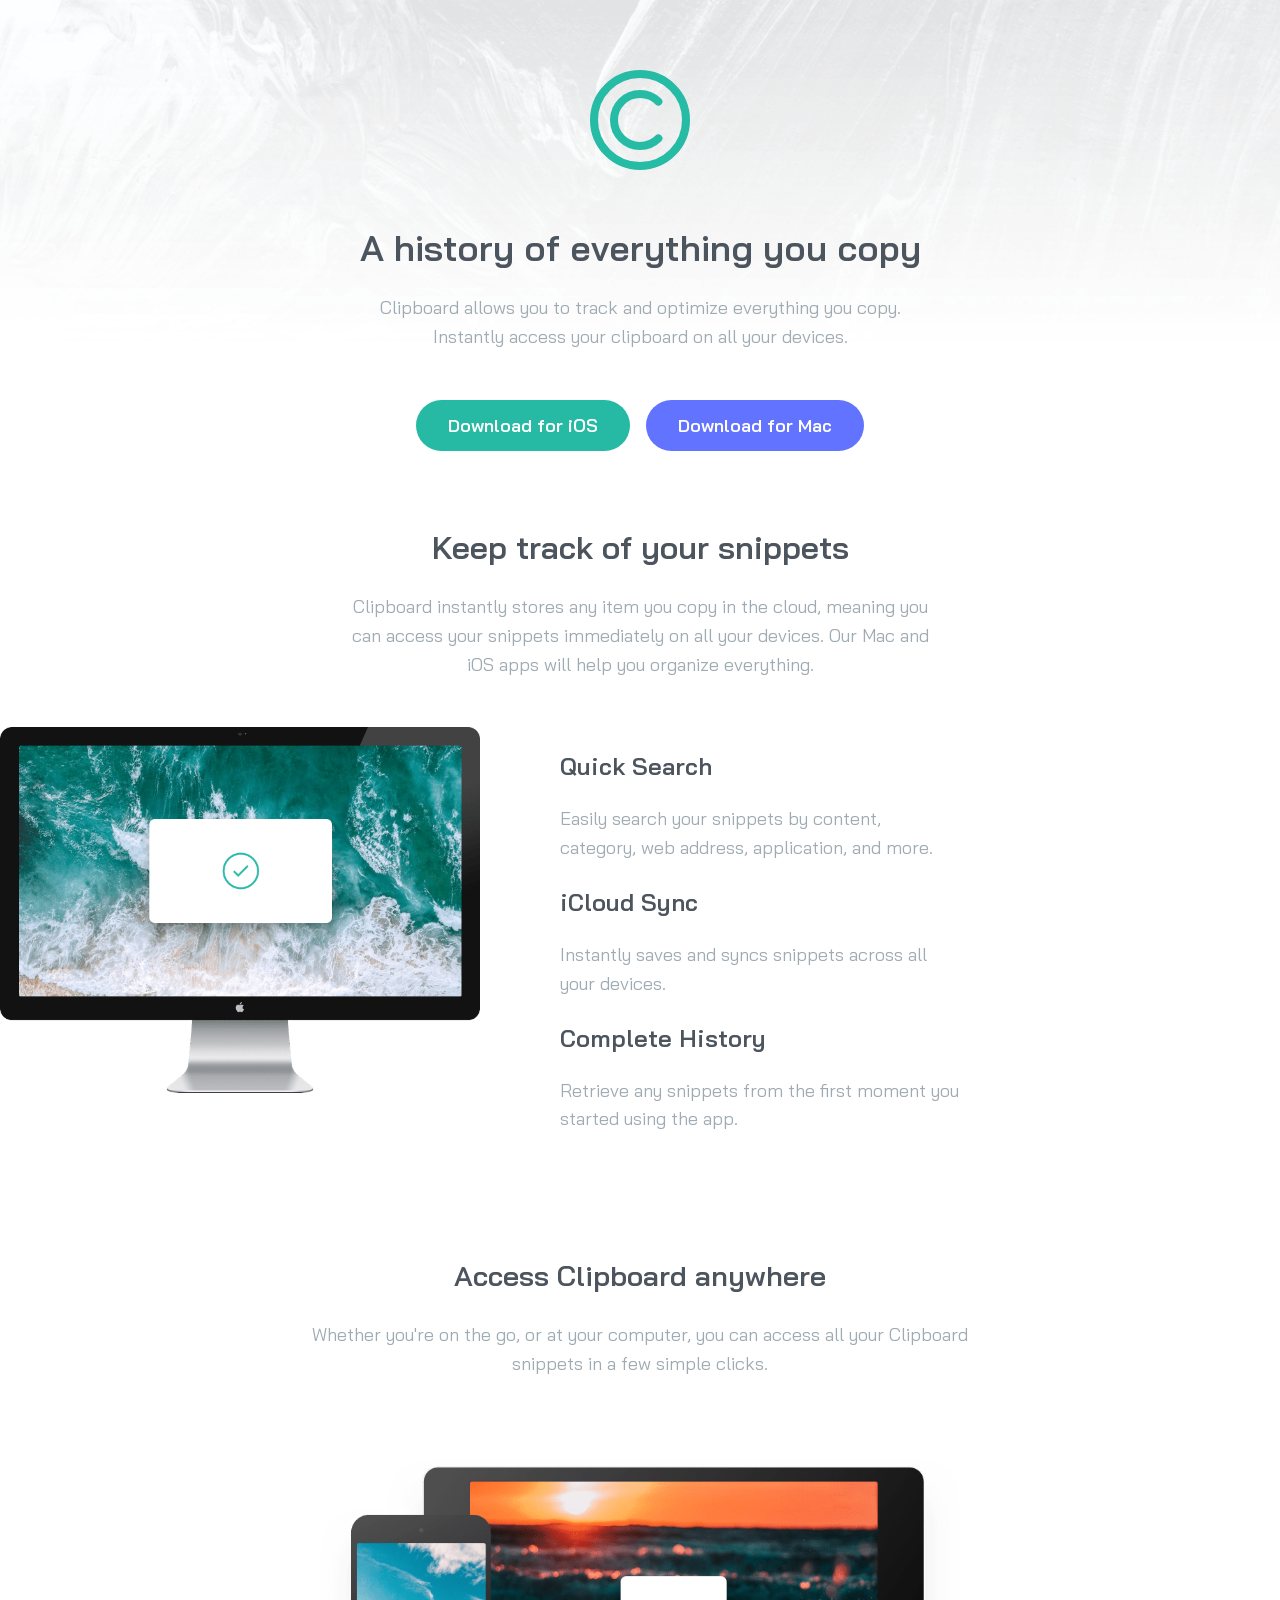
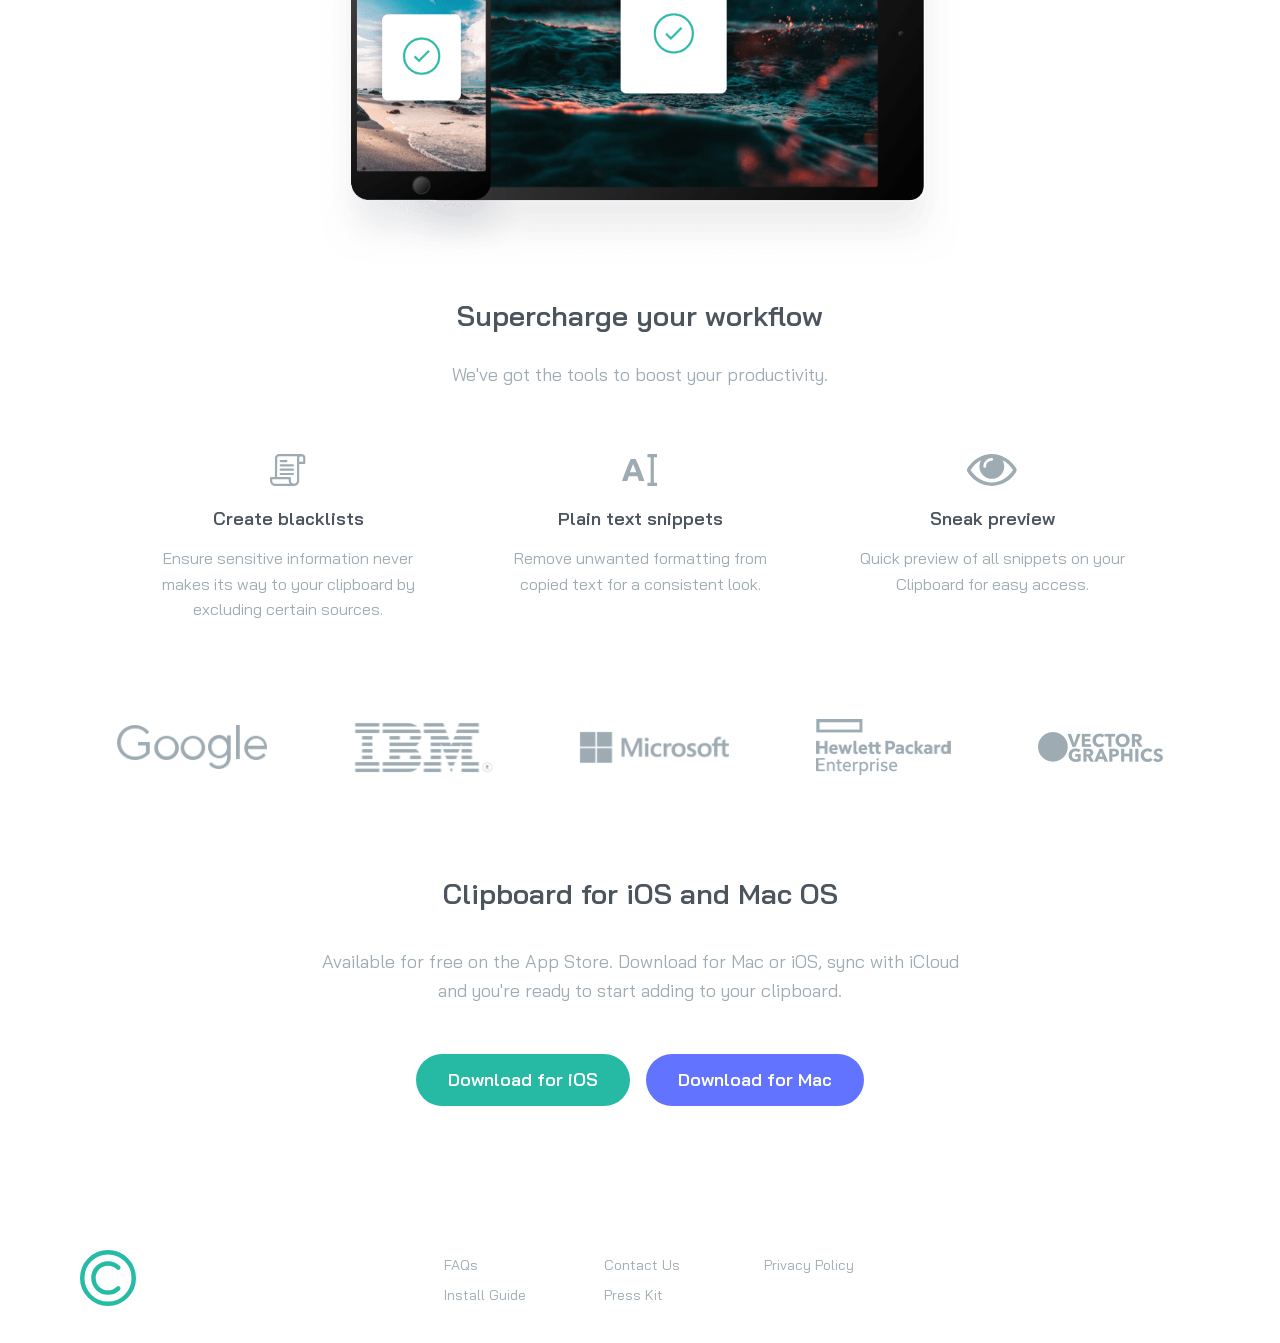
==== index.html @ ff90f0a5 "flatten repo structure" ====
<!doctype html>
<html lang="en">
  <head>
    <meta charset="UTF-8" />
    <meta name="viewport" content="width=device-width, initial-scale=1.0" />

    <link
      rel="icon"
      type="image/png"
      sizes="32x32"
      href="./images/favicon-32x32.png"
    />

    <link rel="stylesheet" href="/styles.css" />

    <link rel="preconnect" href="https://fonts.googleapis.com" />
    <link rel="preconnect" href="https://fonts.gstatic.com" crossorigin />

    <link
      href="https://fonts.googleapis.com/css2?family=Bai+Jamjuree:wght@400;600&display=swap"
      rel="stylesheet"
    />

    <title>Frontend Mentor | Clipboard landing page</title>
  </head>

  <body>
    <header class="hero">
      <img class="hero-bg" src="./images/bg-header-desktop.png" alt="" />

      <div class="hero-content">
        <img class="logo" src="./images/logo.svg" alt="Clipboard logo" />

        <h1>A history of everything you copy</h1>

        <p>
          Clipboard allows you to track and optimize everything you copy.
          Instantly access your clipboard on all your devices.
        </p>
      </div>

      <div class="button">
        <button type="button">Download for iOS</button>
        <button type="button">Download for Mac</button>
      </div>
    </header>

    <main>
      <section class="section-title">
        <h2>Keep track of your snippets</h2>

        <p>
          Clipboard instantly stores any item you copy in the cloud, meaning you
          can access your snippets immediately on all your devices. Our Mac and
          iOS apps will help you organize everything.
        </p>
      </section>

      <section class="features">
        <div>
          <img
            src="./images/image-computer.png"
            alt="Computer displaying the Clipboard app"
          />
        </div>

        <div>
          <h3>Quick Search</h3>

          <p>
            Easily search your snippets by content, category, web address,
            application, and more.
          </p>

          <h3>iCloud Sync</h3>

          <p>Instantly saves and syncs snippets across all your devices.</p>

          <h3>Complete History</h3>

          <p>
            Retrieve any snippets from the first moment you started using the
            app.
          </p>
        </div>
      </section>

      <section class="snippets">
        <div>
          <h3>Access Clipboard anywhere</h3>

          <p>
            Whether you're on the go, or at your computer, you can access all
            your Clipboard snippets in a few simple clicks.
          </p>
        </div>

        <div>
          <img
            src="./images/image-devices.png"
            alt="Devices displaying the Clipboard app"
          />
        </div>

        <div>
          <h3>Supercharge your workflow</h3>

          <p>We've got the tools to boost your productivity.</p>
        </div>
      </section>

      <section class="tools">
        <div>
          <img src="./images/icon-blacklist.svg" alt="blacklist" />

          <h5>Create blacklists</h5>

          <p>
            Ensure sensitive information never makes its way to your clipboard
            by excluding certain sources.
          </p>
        </div>

        <div>
          <img src="./images/icon-text.svg" alt="Plain text" />

          <h5>Plain text snippets</h5>

          <p>
            Remove unwanted formatting from copied text for a consistent look.
          </p>
        </div>

        <div>
          <img src="./images/icon-preview.svg" alt="Preview" />

          <h5>Sneak preview</h5>

          <p>
            Quick preview of all snippets on your Clipboard for easy access.
          </p>
        </div>
      </section>

      <section class="companies">
        <div>
          <img src="./images/logo-google.png" alt="Google" />
        </div>

        <div>
          <img src="./images/logo-ibm.png" alt="IBM" />
        </div>

        <div>
          <img src="./images/logo-microsoft.png" alt="Microsoft" />
        </div>

        <div>
          <img src="./images/logo-hp.png" alt="HP" />
        </div>

        <div>
          <img src="./images/logo-vector-graphics.png" alt="Vector Graphics" />
        </div>
      </section>

      <section class="download">
        <div>
          <h4>Clipboard for iOS and Mac OS</h4>

          <p>
            Available for free on the App Store. Download for Mac or iOS, sync
            with iCloud and you're ready to start adding to your clipboard.
          </p>
        </div>

        <div class="button">
          <button type="button">Download for iOS</button>
          <button type="button">Download for Mac</button>
        </div>
      </section>
    </main>

    <footer>
      <div>
        <img src="./images/logo.svg" alt="Clipboard logo" />
      </div>

      <div>
        <p>FAQs</p>
        <p>Contact Us</p>
        <p>Privacy Policy</p>
        <p>Install Guide</p>
        <p>Press Kit</p>
      </div>

      <div class="socials">
        <!-- Add your social icons here -->
      </div>
    </footer>
  </body>
</html>
---- styles.css ----
:root {
  --Green: hsl(171, 66%, 44%);
  --Blue: hsl(233, 100%, 69%);
  --Gray-dark: hsl(210, 10%, 33%);
  --Gray-light: hsl(201, 11%, 66%);
}

* {
  box-sizing: border-box;
}

body {
  font-family: "Bai Jamjuree", sans-serif;
  font-size: 1.125rem;
  font-weight: 400;
  margin: 0;
  padding: 0;
  overflow-x: hidden;
  color: var(--Gray-dark);

  h1,
  h2,
  h3,
  h4,
  h5 {
    font-weight: 600;
  }

  p {
    color: var(--Gray-light);
    line-height: 1.6;
  }
}

/* HERO */

.hero {
  position: relative;
  text-align: center;
  min-height: 31.25rem;
  overflow: hidden;

  .hero-bg {
    position: absolute;
    top: 0;
    left: 0;
    width: 100%;
    height: 21.875rem;
    object-fit: cover;
    object-position: top center;
    z-index: 0;
  }

  .hero-content {
    position: relative;
    z-index: 1;
    padding-top: 4.375rem;

    .logo {
      width: 6.25rem;
    }

    h1 {
      margin-top: 3.125rem;
      font-size: 2.25rem;
    }

    p {
      max-width: 33rem;
      margin: 0 auto;
    }
  }

  .button {
    display: flex;
    justify-content: center;
    gap: 1rem;
    margin-top: 3rem;

    button {
      border: none;
      padding: 0.9rem 2rem;
      border-radius: 2rem;
      color: white;
      font-family: "Bai Jamjuree", sans-serif;
      font-size: 1.125rem;
      font-weight: 600;
      cursor: pointer;

      &:first-child {
        background-color: var(--Green);
      }

      &:last-child {
        background-color: var(--Blue);
      }
    }
  }
}

/* SECTION TITLE */

.section-title {
  text-align: center;
  margin-bottom: 3rem;

  h2 {
    font-size: 2rem;
  }

  p {
    max-width: 37rem;
    margin: 0 auto;
  }
}

/* FEATURES */

.features {
  display: flex;
  gap: 5rem;
  margin-bottom: 5rem;

  img {
    max-width: 30rem;
  }

  h3 {
    font-size: 1.5rem;
  }

  p {
    max-width: 25rem;
    margin: 0 auto;
  }
}

/* SNIPPETS */

.snippets {
  display: grid;
  grid-template-rows: auto;
  justify-content: center;
  margin-top: 6rem;
  text-align: center;

  h3 {
    font-size: 1.75rem;
  }

  img {
    max-width: 40rem;
    margin-top: 5rem;
  }

  p {
    max-width: 45rem;
    align-items: center;
    margin: 0 auto;
  }
}

/* TOOLS */

.tools {
  display: flex;
  justify-content: center;
  gap: 4rem;
  text-align: center;
  margin-top: 4rem;

  > div {
    width: 18rem;

    img {
      height: 2rem;
      margin-bottom: 1rem;
    }

    h5 {
      font-size: 1.125rem;
      margin: 0 0 1rem;
    }

    p {
      font-size: 1rem;
      margin: 0;
    }
  }
}

/* COMPANIES */

.companies {
  display: flex;
  justify-content: space-around;
  align-items: center;
  gap: 2rem;
  max-width: 68.75rem;
  margin: 6rem auto;

  img {
    max-width: 9.375rem;
    height: auto;
  }
}

/* DOWNLOAD */

.download {
  text-align: center;

  h4 {
    font-size: 1.75rem;
  }

  p {
    max-width: 40rem;
    margin: 0 auto;
  }

  .button {
    display: flex;
    justify-content: center;
    gap: 1rem;
    margin-top: 3rem;

    button {
      border: none;
      padding: 0.9rem 2rem;
      border-radius: 2rem;
      color: white;
      font-family: "Bai Jamjuree", sans-serif;
      font-size: 1.125rem;
      font-weight: 600;
      cursor: pointer;

      &:first-child {
        background-color: var(--Green);
      }

      &:last-child {
        background-color: var(--Blue);
      }
    }
  }
}

/* FOOTER */

footer {
  display: flex;
  align-items: center;
  justify-content: space-between;
  padding: 2rem 5rem;
  margin-top: 7rem;

  > div:first-child {
    img {
      width: 3.5rem;
    }
  }

  > div:nth-child(2) {
    display: grid;
    grid-template-columns: repeat(3, 8rem);
    column-gap: 2rem;
    row-gap: 0.5rem;

    p {
      margin: 0;
      font-size: 0.875rem;
    }
  }

  .socials {
    display: flex;
    gap: 1.5rem;
  }
}

/* TABLET 768px and below */

@media screen and (max-width: 48rem) {
  .hero {
    min-height: 35rem;

    .hero-bg {
      height: 20rem;
    }

    .hero-content {
      padding: 4rem 2rem 0;

      h1 {
        font-size: 2rem;
      }

      p {
        max-width: 35rem;
      }
    }
  }

  .features {
    flex-direction: column;
    align-items: center;
    gap: 3rem;
    padding: 0 2rem;
    text-align: center;

    img {
      max-width: 100%;
      width: 30rem;
    }

    p {
      margin: 0 auto;
    }
  }

  .snippets {
    padding: 0 2rem;

    img {
      max-width: 100%;
      margin-top: 3rem;
    }

    p {
      max-width: 40rem;
    }
  }

  .tools {
    flex-wrap: wrap;
    gap: 3rem;

    > div {
      width: 18rem;
    }
  }

  .companies {
    flex-wrap: wrap;
    gap: 3rem;
    padding: 0 2rem;
  }

  .download {
    padding: 0 2rem;
  }

  footer {
    padding: 2rem 3rem;

    > div:nth-child(2) {
      grid-template-columns: repeat(2, 8rem);
    }
  }
}

/* MOBILE 600px and below */

@media screen and (max-width: 37.5rem) {
  .hero {
    min-height: 42rem;

    .hero-bg {
      height: 25rem;
    }

    .hero-content {
      padding: 5rem 1.5rem 0;

      h1 {
        font-size: 1.75rem;
        margin-top: 2.5rem;
      }

      p {
        max-width: 30rem;
      }
    }

    .button {
      flex-direction: column;
      align-items: center;
      gap: 1rem;
      padding: 0 1.5rem;

      button {
        width: 100%;
        max-width: 22rem;
      }
    }
  }

  .section-title {
    padding: 0 1.5rem;

    h2 {
      font-size: 1.75rem;
    }
  }

  .features {
    padding: 0 1.5rem;
    gap: 3rem;

    img {
      width: 100%;
      max-width: 30rem;
    }

    h3 {
      font-size: 1.375rem;
    }
  }

  .snippets {
    padding: 0 1.5rem;

    h3 {
      font-size: 1.5rem;
    }

    img {
      width: 100%;
      max-width: 35rem;
      margin-top: 3rem;
    }
  }

  .tools {
    flex-direction: column;
    align-items: center;
    gap: 3rem;
    padding: 0 1.5rem;

    > div {
      width: 100%;
      max-width: 22rem;
    }
  }

  .companies {
    flex-direction: column;
    gap: 3.5rem;
    padding: 0 1.5rem;

    img {
      max-width: 8rem;
    }
  }

  .download {
    padding: 0 1.5rem;

    h4 {
      font-size: 1.5rem;
    }

    .button {
      flex-direction: column;
      align-items: center;

      button {
        width: 100%;
        max-width: 22rem;
      }
    }
  }

  footer {
    flex-direction: column;
    gap: 2rem;
    padding: 3rem 1.5rem;
    text-align: center;

    > div:nth-child(2) {
      grid-template-columns: 1fr;
      gap: 1rem;
    }

    .socials {
      gap: 1.5rem;
    }
  }
}
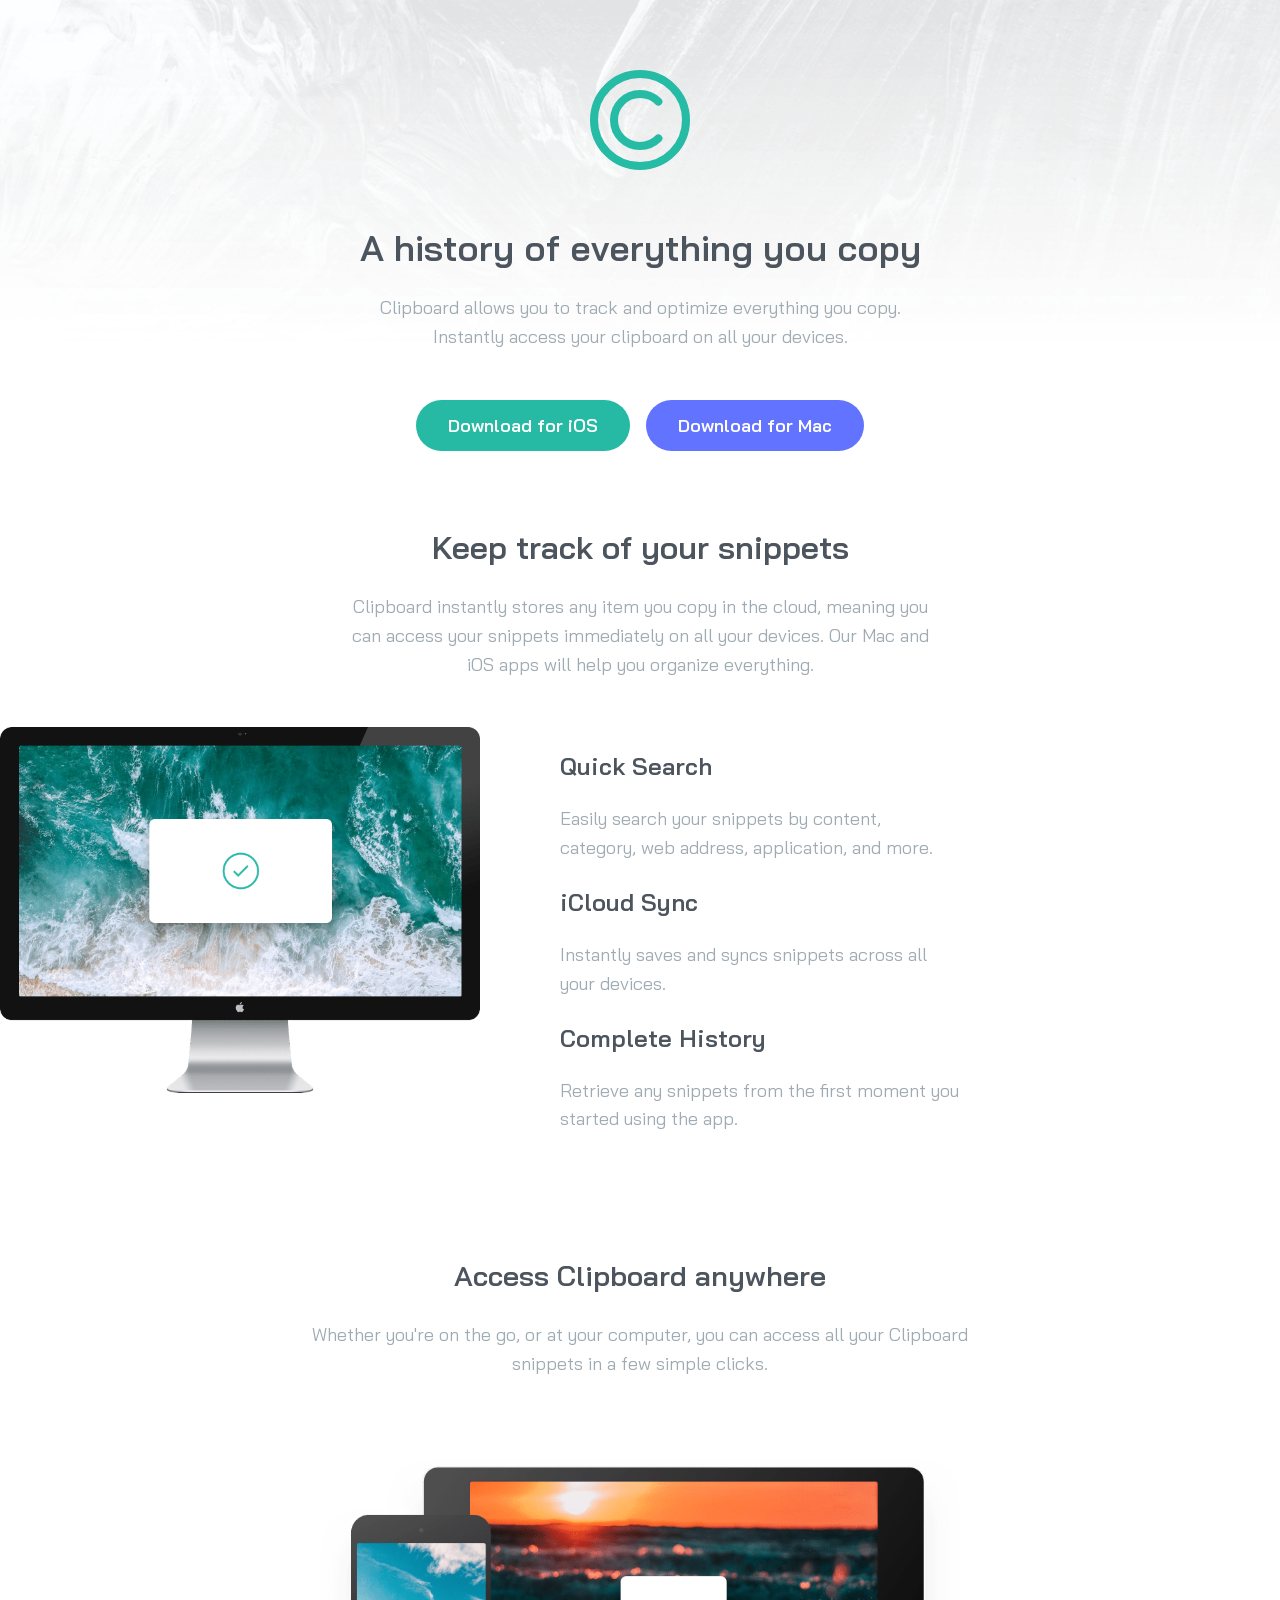
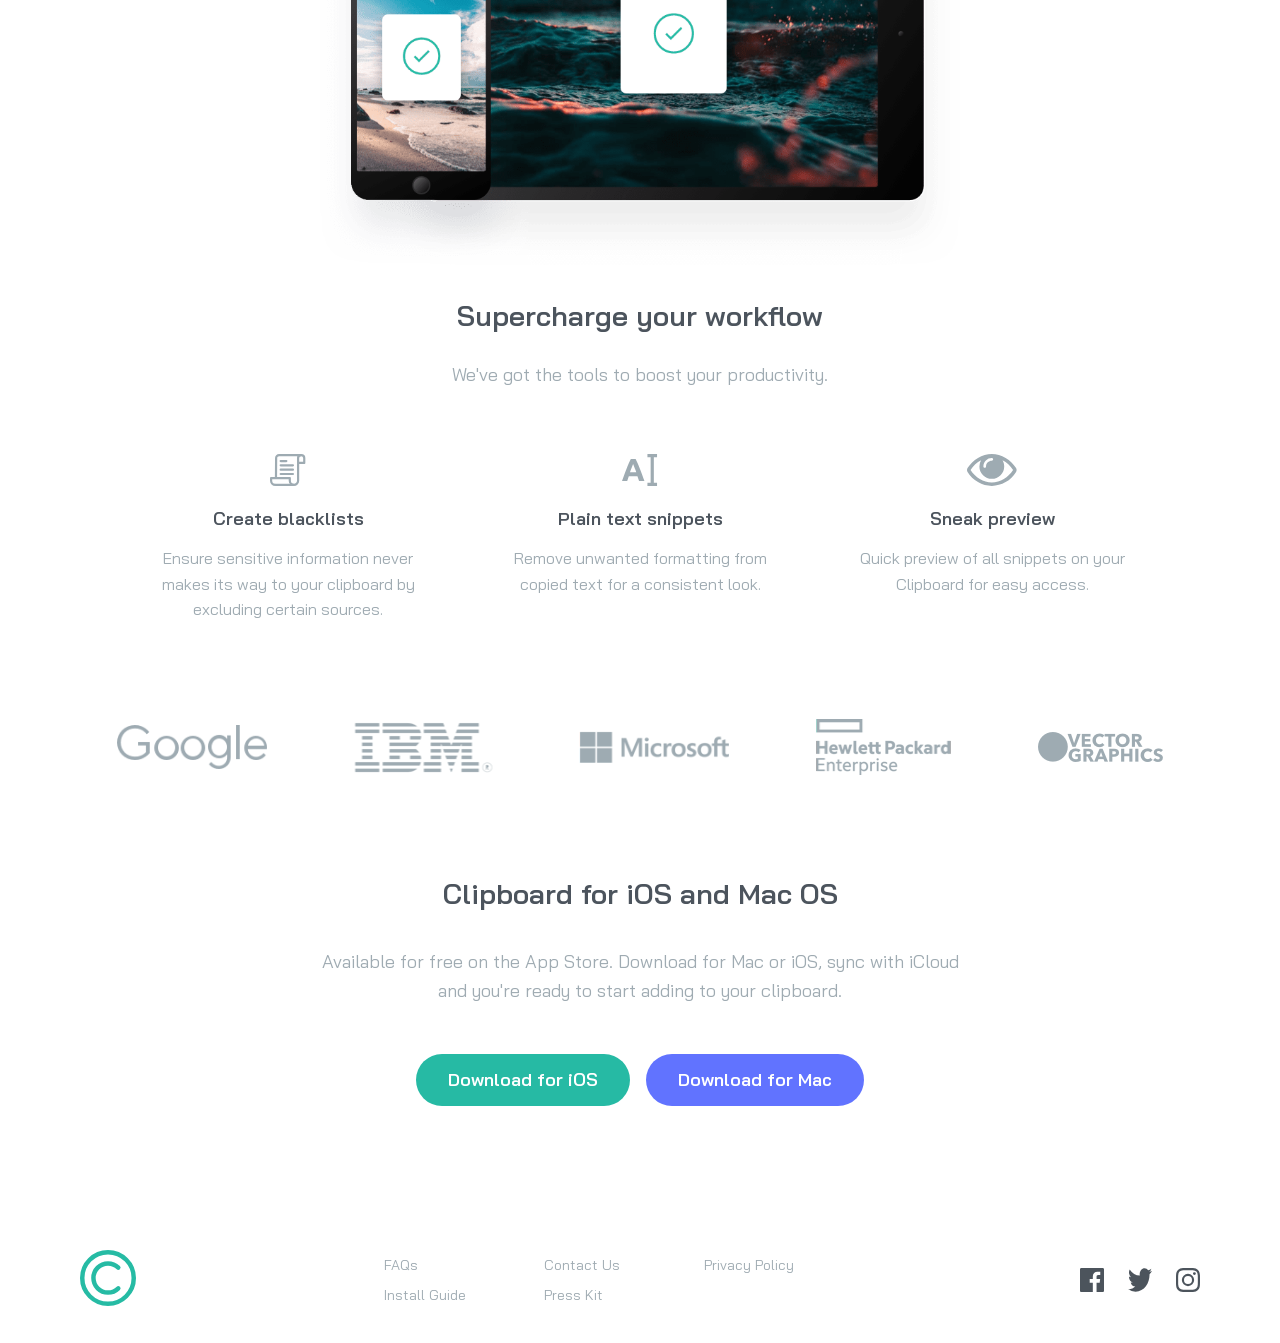
==== commit ca6f998d: "fix: move index.html to repo root to match asset paths" ====
--- a/index.html
+++ b/index.html
@@ -26,10 +26,10 @@
 
   <body>
     <header class="hero">
-      <img class="hero-bg" src="./images/bg-header-desktop.png" alt="" />
+      <img class="hero-bg" src="/images/bg-header-desktop.png" alt="bg img" />
 
       <div class="hero-content">
-        <img class="logo" src="./images/logo.svg" alt="Clipboard logo" />
+        <img class="logo" src="/images/logo.svg" alt="Clipboard logo" />
 
         <h1>A history of everything you copy</h1>
 
@@ -59,7 +59,7 @@
       <section class="features">
         <div>
           <img
-            src="./images/image-computer.png"
+            src="/images/image-computer.png"
             alt="Computer displaying the Clipboard app"
           />
         </div>
@@ -97,7 +97,7 @@
 
         <div>
           <img
-            src="./images/image-devices.png"
+            src="/images/image-devices.png"
             alt="Devices displaying the Clipboard app"
           />
         </div>
@@ -111,7 +111,7 @@
 
       <section class="tools">
         <div>
-          <img src="./images/icon-blacklist.svg" alt="blacklist" />
+          <img src="/images/icon-blacklist.svg" alt="blacklist" />
 
           <h5>Create blacklists</h5>
 
@@ -122,7 +122,7 @@
         </div>
 
         <div>
-          <img src="./images/icon-text.svg" alt="Plain text" />
+          <img src="/images/icon-text.svg" alt="Plain text" />
 
           <h5>Plain text snippets</h5>
 
@@ -132,7 +132,7 @@
         </div>
 
         <div>
-          <img src="./images/icon-preview.svg" alt="Preview" />
+          <img src="/images/icon-preview.svg" alt="Preview" />
 
           <h5>Sneak preview</h5>
 
@@ -144,23 +144,23 @@
 
       <section class="companies">
         <div>
-          <img src="./images/logo-google.png" alt="Google" />
-        </div>
-
-        <div>
-          <img src="./images/logo-ibm.png" alt="IBM" />
-        </div>
-
-        <div>
-          <img src="./images/logo-microsoft.png" alt="Microsoft" />
-        </div>
-
-        <div>
-          <img src="./images/logo-hp.png" alt="HP" />
-        </div>
-
-        <div>
-          <img src="./images/logo-vector-graphics.png" alt="Vector Graphics" />
+          <img src="/images/logo-google.png" alt="Google" />
+        </div>
+
+        <div>
+          <img src="/images/logo-ibm.png" alt="IBM" />
+        </div>
+
+        <div>
+          <img src="/images/logo-microsoft.png" alt="Microsoft" />
+        </div>
+
+        <div>
+          <img src="/images/logo-hp.png" alt="HP" />
+        </div>
+
+        <div>
+          <img src="/images/logo-vector-graphics.png" alt="Vector Graphics" />
         </div>
       </section>
 
@@ -183,7 +183,7 @@
 
     <footer>
       <div>
-        <img src="./images/logo.svg" alt="Clipboard logo" />
+        <img src="/images/logo.svg" alt="Clipboard logo" />
       </div>
 
       <div>
@@ -195,7 +195,9 @@
       </div>
 
       <div class="socials">
-        <!-- Add your social icons here -->
+        <img src="/images/icon-facebook.svg" alt="facebook" />
+        <img src="/images/icon-twitter.svg" alt="twitter" />
+        <img src="/images/icon-instagram.svg" alt="instagram" />
       </div>
     </footer>
   </body>
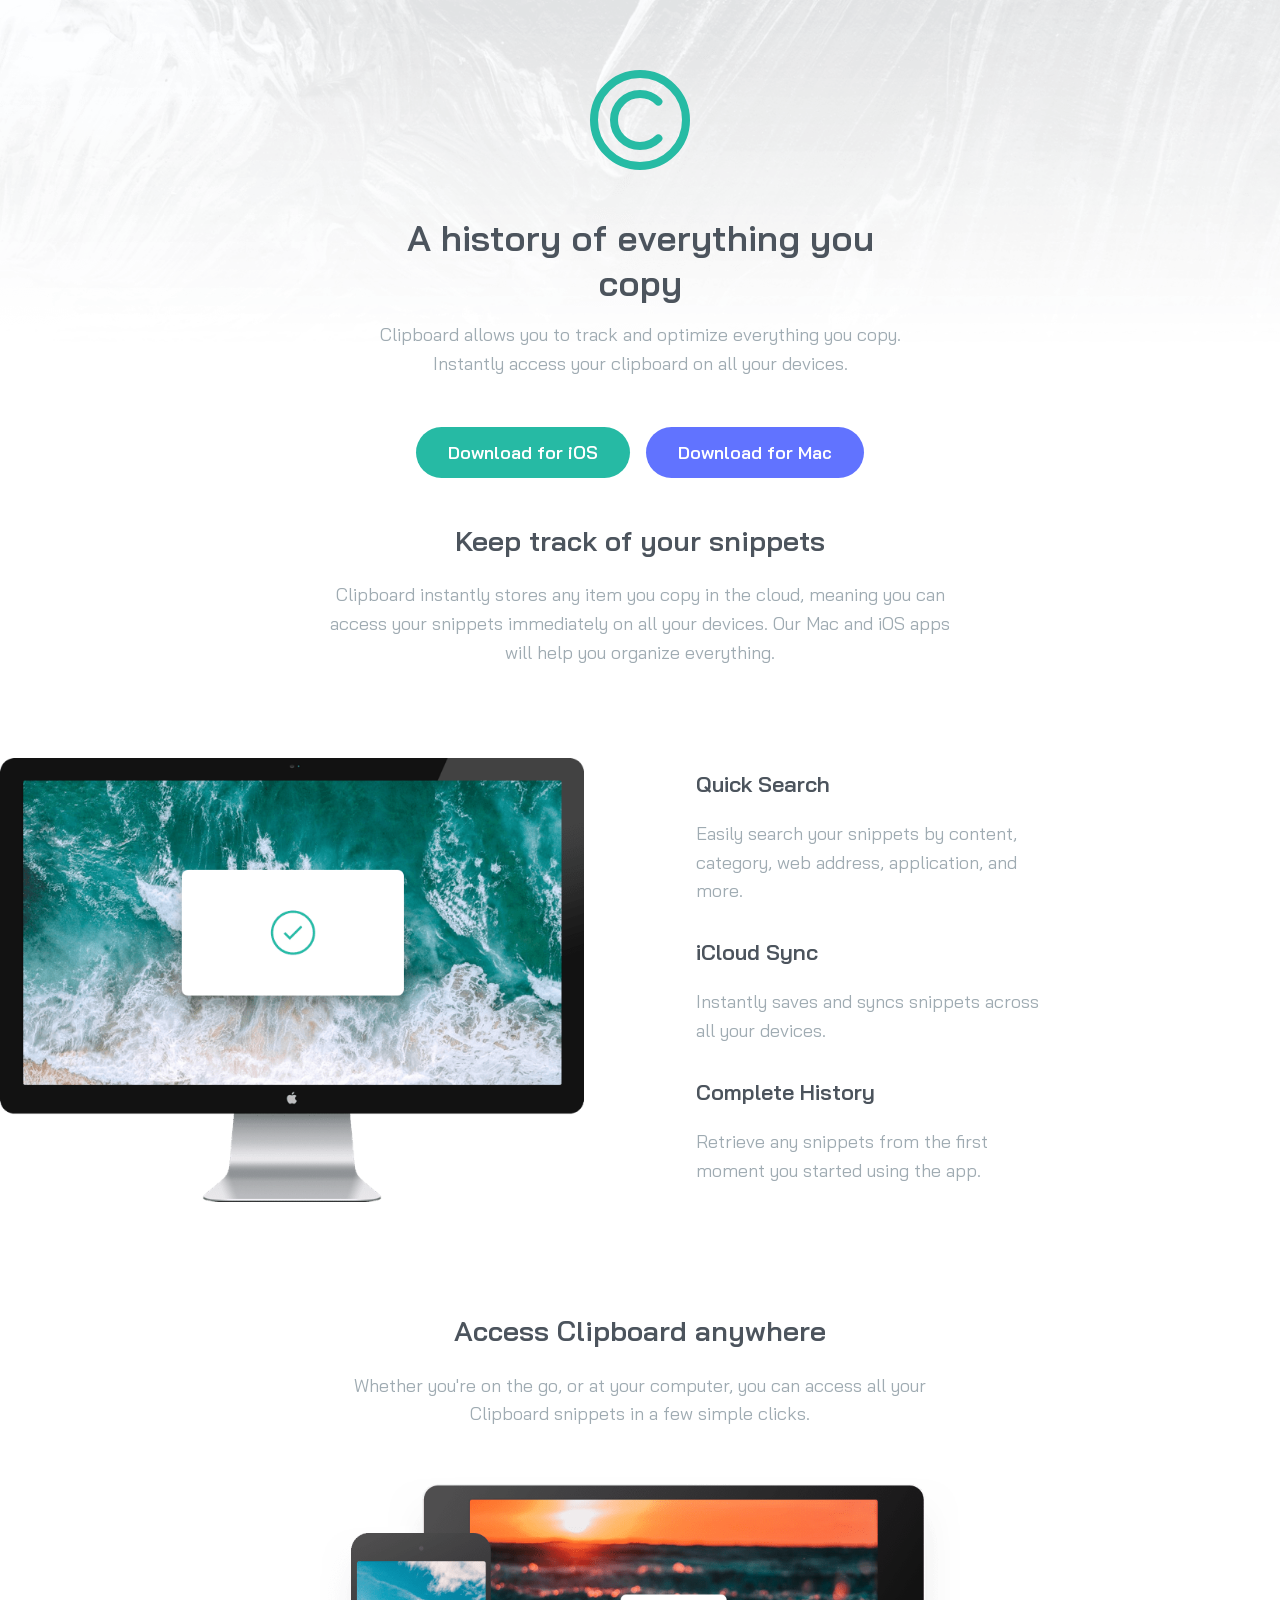
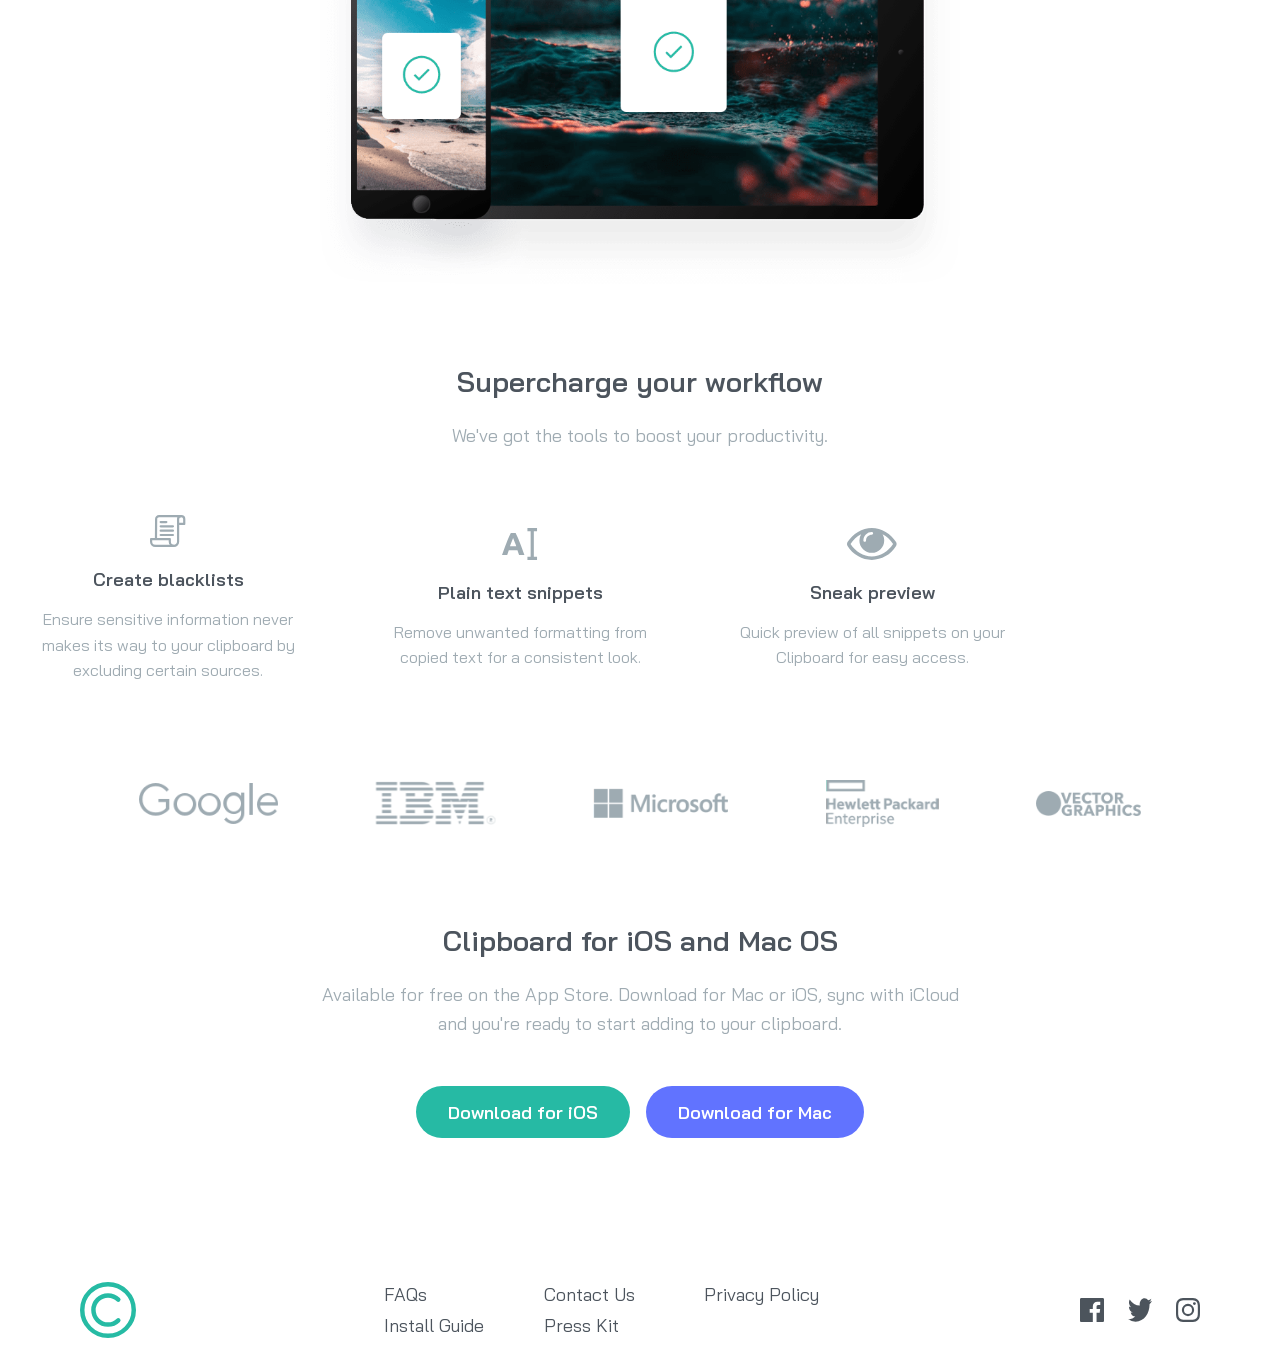
==== commit 1ca732a7: "update" ====
--- a/index.html
+++ b/index.html
@@ -11,8 +11,6 @@
       href="./images/favicon-32x32.png"
     />
 
-    <link rel="stylesheet" href="/styles.css" />
-
     <link rel="preconnect" href="https://fonts.googleapis.com" />
     <link rel="preconnect" href="https://fonts.gstatic.com" crossorigin />
 
@@ -21,15 +19,29 @@
       rel="stylesheet"
     />
 
+    <link rel="stylesheet" href="./styles.css" />
+
     <title>Frontend Mentor | Clipboard landing page</title>
   </head>
 
   <body>
     <header class="hero">
-      <img class="hero-bg" src="/images/bg-header-desktop.png" alt="bg img" />
+      <picture class="hero-bg">
+        <source
+          media="(min-width: 37.5rem)"
+          srcset="./images/bg-header-desktop.png"
+        />
+        <img src="./images/bg-header-mobile.png" alt="" />
+      </picture>
 
       <div class="hero-content">
-        <img class="logo" src="/images/logo.svg" alt="Clipboard logo" />
+        <img
+          class="logo"
+          src="./images/logo.svg"
+          alt="Clipboard"
+          width="125"
+          height="125"
+        />
 
         <h1>A history of everything you copy</h1>
 
@@ -40,8 +52,8 @@
       </div>
 
       <div class="button">
-        <button type="button">Download for iOS</button>
-        <button type="button">Download for Mac</button>
+        <a href="#" class="button-ios">Download for iOS</a>
+        <a href="#" class="button-mac">Download for Mac</a>
       </div>
     </header>
 
@@ -57,37 +69,47 @@
       </section>
 
       <section class="features">
-        <div>
-          <img
-            src="/images/image-computer.png"
+        <div class="features-image">
+          <img
+            src="./images/image-computer.png"
             alt="Computer displaying the Clipboard app"
-          />
-        </div>
-
-        <div>
-          <h3>Quick Search</h3>
-
-          <p>
-            Easily search your snippets by content, category, web address,
-            application, and more.
-          </p>
-
-          <h3>iCloud Sync</h3>
-
-          <p>Instantly saves and syncs snippets across all your devices.</p>
-
-          <h3>Complete History</h3>
-
-          <p>
-            Retrieve any snippets from the first moment you started using the
-            app.
-          </p>
+            width="752"
+            height="572"
+          />
+        </div>
+
+        <div class="features-content">
+          <div>
+            <h3>Quick Search</h3>
+
+            <p>
+              Easily search your snippets by content, category, web address,
+              application, and more.
+            </p>
+          </div>
+
+          <div>
+            <h3>iCloud Sync</h3>
+
+            <p>
+              Instantly saves and syncs snippets across all your devices.
+            </p>
+          </div>
+
+          <div>
+            <h3>Complete History</h3>
+
+            <p>
+              Retrieve any snippets from the first moment you started using the
+              app.
+            </p>
+          </div>
         </div>
       </section>
 
       <section class="snippets">
-        <div>
-          <h3>Access Clipboard anywhere</h3>
+        <div class="section-content">
+          <h2>Access Clipboard anywhere</h2>
 
           <p>
             Whether you're on the go, or at your computer, you can access all
@@ -95,15 +117,15 @@
           </p>
         </div>
 
-        <div>
-          <img
-            src="/images/image-devices.png"
-            alt="Devices displaying the Clipboard app"
-          />
-        </div>
-
-        <div>
-          <h3>Supercharge your workflow</h3>
+        <img
+          src="./images/image-devices.png"
+          alt="Devices displaying the Clipboard app"
+          width="905"
+          height="575"
+        />
+
+        <div class="section-content">
+          <h2>Supercharge your workflow</h2>
 
           <p>We've got the tools to boost your productivity.</p>
         </div>
@@ -111,9 +133,14 @@
 
       <section class="tools">
         <div>
-          <img src="/images/icon-blacklist.svg" alt="blacklist" />
-
-          <h5>Create blacklists</h5>
+          <img
+            src="./images/icon-blacklist.svg"
+            alt=""
+            width="44"
+            height="40"
+          />
+
+          <h3>Create blacklists</h3>
 
           <p>
             Ensure sensitive information never makes its way to your clipboard
@@ -122,9 +149,14 @@
         </div>
 
         <div>
-          <img src="/images/icon-text.svg" alt="Plain text" />
-
-          <h5>Plain text snippets</h5>
+          <img
+            src="./images/icon-text.svg"
+            alt=""
+            width="36"
+            height="32"
+          />
+
+          <h3>Plain text snippets</h3>
 
           <p>
             Remove unwanted formatting from copied text for a consistent look.
@@ -132,9 +164,14 @@
         </div>
 
         <div>
-          <img src="/images/icon-preview.svg" alt="Preview" />
-
-          <h5>Sneak preview</h5>
+          <img
+            src="./images/icon-preview.svg"
+            alt=""
+            width="50"
+            height="32"
+          />
+
+          <h3>Sneak preview</h3>
 
           <p>
             Quick preview of all snippets on your Clipboard for easy access.
@@ -143,30 +180,45 @@
       </section>
 
       <section class="companies">
-        <div>
-          <img src="/images/logo-google.png" alt="Google" />
-        </div>
-
-        <div>
-          <img src="/images/logo-ibm.png" alt="IBM" />
-        </div>
-
-        <div>
-          <img src="/images/logo-microsoft.png" alt="Microsoft" />
-        </div>
-
-        <div>
-          <img src="/images/logo-hp.png" alt="HP" />
-        </div>
-
-        <div>
-          <img src="/images/logo-vector-graphics.png" alt="Vector Graphics" />
-        </div>
+        <img
+          src="./images/logo-google.png"
+          alt="Google"
+          width="139"
+          height="50"
+        />
+
+        <img
+          src="./images/logo-ibm.png"
+          alt="IBM"
+          width="121"
+          height="50"
+        />
+
+        <img
+          src="./images/logo-microsoft.png"
+          alt="Microsoft"
+          width="135"
+          height="50"
+        />
+
+        <img
+          src="./images/logo-hp.png"
+          alt="HP"
+          width="113"
+          height="50"
+        />
+
+        <img
+          src="./images/logo-vector-graphics.png"
+          alt="Vector Graphics"
+          width="105"
+          height="50"
+        />
       </section>
 
       <section class="download">
-        <div>
-          <h4>Clipboard for iOS and Mac OS</h4>
+        <div class="section-content">
+          <h2>Clipboard for iOS and Mac OS</h2>
 
           <p>
             Available for free on the App Store. Download for Mac or iOS, sync
@@ -175,30 +227,59 @@
         </div>
 
         <div class="button">
-          <button type="button">Download for iOS</button>
-          <button type="button">Download for Mac</button>
+          <a href="#" class="button-ios">Download for iOS</a>
+          <a href="#" class="button-mac">Download for Mac</a>
         </div>
       </section>
     </main>
 
     <footer>
-      <div>
-        <img src="/images/logo.svg" alt="Clipboard logo" />
-      </div>
-
-      <div>
-        <p>FAQs</p>
-        <p>Contact Us</p>
-        <p>Privacy Policy</p>
-        <p>Install Guide</p>
-        <p>Press Kit</p>
-      </div>
-
-      <div class="socials">
-        <img src="/images/icon-facebook.svg" alt="facebook" />
-        <img src="/images/icon-twitter.svg" alt="twitter" />
-        <img src="/images/icon-instagram.svg" alt="instagram" />
-      </div>
+      <img
+        class="footer-logo"
+        src="./images/logo.svg"
+        alt="Clipboard"
+        width="55"
+        height="55"
+      />
+
+      <nav aria-label="Footer">
+        <ul class="footer-links">
+          <li><a href="#">FAQs</a></li>
+          <li><a href="#">Contact Us</a></li>
+          <li><a href="#">Privacy Policy</a></li>
+          <li><a href="#">Install Guide</a></li>
+          <li><a href="#">Press Kit</a></li>
+        </ul>
+      </nav>
+
+      <nav class="socials" aria-label="Social media">
+        <a href="#" aria-label="Facebook">
+          <img
+            src="./images/icon-facebook.svg"
+            alt="Facebook"
+            width="24"
+            height="24"
+          />
+        </a>
+
+        <a href="#" aria-label="Twitter">
+          <img
+            src="./images/icon-twitter.svg"
+            alt="twitter"
+            width="24"
+            height="24"
+          />
+        </a>
+
+        <a href="#" aria-label="Instagram">
+          <img
+            src="./images/icon-instagram.svg"
+            alt="Instagram"
+            width="24"
+            height="24"
+          />
+        </a>
+      </nav>
     </footer>
   </body>
-</html>
+</html>
--- a/styles.css
+++ b/styles.css
@@ -10,481 +10,404 @@
 }
 
 body {
+  margin: 0;
   font-family: "Bai Jamjuree", sans-serif;
   font-size: 1.125rem;
   font-weight: 400;
-  margin: 0;
-  padding: 0;
-  overflow-x: hidden;
   color: var(--Gray-dark);
-
-  h1,
-  h2,
-  h3,
-  h4,
-  h5 {
-    font-weight: 600;
-  }
-
-  p {
-    color: var(--Gray-light);
-    line-height: 1.6;
-  }
+}
+
+h1,
+h2,
+h3 {
+  font-weight: 600;
+}
+
+p {
+  color: var(--Gray-light);
+  line-height: 1.6;
 }
 
 /* HERO */
 
 .hero {
   position: relative;
-  text-align: center;
-  min-height: 31.25rem;
+  min-height: 42rem;
+  padding: 5rem 1.5rem 0;
   overflow: hidden;
-
-  .hero-bg {
-    position: absolute;
-    top: 0;
-    left: 0;
-    width: 100%;
-    height: 21.875rem;
-    object-fit: cover;
-    object-position: top center;
-    z-index: 0;
-  }
-
-  .hero-content {
-    position: relative;
-    z-index: 1;
-    padding-top: 4.375rem;
-
-    .logo {
-      width: 6.25rem;
-    }
-
-    h1 {
-      margin-top: 3.125rem;
-      font-size: 2.25rem;
-    }
-
-    p {
-      max-width: 33rem;
-      margin: 0 auto;
-    }
-  }
-
-  .button {
-    display: flex;
-    justify-content: center;
-    gap: 1rem;
-    margin-top: 3rem;
-
-    button {
-      border: none;
-      padding: 0.9rem 2rem;
-      border-radius: 2rem;
-      color: white;
-      font-family: "Bai Jamjuree", sans-serif;
-      font-size: 1.125rem;
-      font-weight: 600;
-      cursor: pointer;
-
-      &:first-child {
-        background-color: var(--Green);
-      }
-
-      &:last-child {
-        background-color: var(--Blue);
-      }
-    }
-  }
-}
-
-/* SECTION TITLE */
+  text-align: center;
+}
+
+.hero-bg {
+  position: absolute;
+  top: 0;
+  left: 0;
+  width: 100%;
+  height: 25rem;
+  z-index: -1;
+}
+
+.hero-bg img {
+  width: 100%;
+  height: 100%;
+  object-fit: cover;
+}
+
+.hero-content {
+  position: relative;
+}
+
+.logo {
+  width: 6.25rem;
+  height: auto;
+}
+
+.hero h1 {
+  max-width: 35rem;
+  margin: 2.5rem auto 0;
+  font-size: 1.75rem;
+}
+
+.hero p {
+  max-width: 33rem;
+  margin: 1rem auto 0;
+}
+
+/* BUTTONS */
+
+.button {
+  display: flex;
+  flex-direction: column;
+  align-items: center;
+  gap: 1rem;
+  margin-top: 3rem;
+}
+
+.button a {
+  display: block;
+  width: 100%;
+  max-width: 22rem;
+  padding: 0.9rem 2rem;
+  border-radius: 2rem;
+  color: white;
+  font-weight: 600;
+  text-decoration: none;
+  transition: background-color 150ms ease;
+}
+
+.button-ios {
+  background-color: var(--Green);
+}
+
+.button-mac {
+  background-color: var(--Blue);
+}
+
+.button-ios:hover {
+  background-color: hsl(171 66% 54%);
+}
+
+.button-mac:hover {
+  background-color: hsl(233 100% 76%);
+}
+
+/* GENERAL SECTIONS*/
+
+.section-title,
+.section-content {
+  text-align: center;
+}
 
 .section-title {
-  text-align: center;
-  margin-bottom: 3rem;
-
-  h2 {
-    font-size: 2rem;
-  }
-
-  p {
-    max-width: 37rem;
-    margin: 0 auto;
-  }
+  padding: 0 1.5rem;
+  margin-bottom: 4rem;
+}
+
+.section-title h2,
+.section-content h2 {
+  font-size: 1.75rem;
+}
+
+.section-title p,
+.section-content p {
+  max-width: 40rem;
+  margin: 0 auto;
 }
 
 /* FEATURES */
 
 .features {
   display: flex;
-  gap: 5rem;
+  flex-direction: column;
+  align-items: center;
+  gap: 3rem;
+  padding: 0 1.5rem;
   margin-bottom: 5rem;
-
-  img {
-    max-width: 30rem;
-  }
-
-  h3 {
-    font-size: 1.5rem;
-  }
-
-  p {
-    max-width: 25rem;
-    margin: 0 auto;
-  }
+  text-align: center;
+}
+
+.features-image img {
+  width: 100%;
+  max-width: 30rem;
+  height: auto;
+}
+
+.features-content {
+  max-width: 25rem;
+}
+
+.features-content h3 {
+  font-size: 1.375rem;
+}
+
+.features-content p {
+  margin: 0 auto 2rem;
 }
 
 /* SNIPPETS */
 
 .snippets {
-  display: grid;
-  grid-template-rows: auto;
-  justify-content: center;
+  padding: 0 1.5rem;
   margin-top: 6rem;
   text-align: center;
-
-  h3 {
-    font-size: 1.75rem;
-  }
-
-  img {
-    max-width: 40rem;
-    margin-top: 5rem;
-  }
-
-  p {
-    max-width: 45rem;
-    align-items: center;
-    margin: 0 auto;
-  }
-}
-
-/* TOOLS */
+}
+
+.snippets > img {
+  display: block;
+  width: 100%;
+  max-width: 40rem;
+  height: auto;
+  margin: 3rem auto 5rem;
+}
+
+/*  TOOLS */
 
 .tools {
   display: flex;
-  justify-content: center;
-  gap: 4rem;
-  text-align: center;
+  flex-direction: column;
+  align-items: center;
+  gap: 3rem;
+  padding: 0 1.5rem;
   margin-top: 4rem;
-
-  > div {
-    width: 18rem;
-
-    img {
-      height: 2rem;
-      margin-bottom: 1rem;
-    }
-
-    h5 {
-      font-size: 1.125rem;
-      margin: 0 0 1rem;
-    }
-
-    p {
-      font-size: 1rem;
-      margin: 0;
-    }
-  }
-}
-
-/* COMPANIES */
+  text-align: center;
+}
+
+.tools > div {
+  width: 100%;
+  max-width: 22rem;
+}
+
+.tools img {
+  width: auto;
+  height: 2rem;
+  margin-bottom: 1rem;
+}
+
+.tools h3 {
+  margin: 0 0 1rem;
+  font-size: 1.125rem;
+}
+
+.tools p {
+  margin: 0;
+  font-size: 1rem;
+}
+
+/*  COMPANIES */
 
 .companies {
   display: flex;
-  justify-content: space-around;
+  flex-direction: column;
+  align-items: center;
+  gap: 3.5rem;
+  padding: 0 1.5rem;
+  margin: 6rem auto;
+}
+
+.companies img {
+  max-width: 8rem;
+  height: auto;
+}
+
+/* DOWNLOAD */
+
+.download {
+  padding: 0 1.5rem;
+  text-align: center;
+}
+
+/* FOOTER */
+
+footer {
+  display: flex;
+  flex-direction: column;
   align-items: center;
   gap: 2rem;
-  max-width: 68.75rem;
-  margin: 6rem auto;
-
-  img {
+  padding: 3rem 1.5rem;
+  margin-top: 7rem;
+  text-align: center;
+}
+
+.footer-logo {
+  width: 3.5rem;
+  height: auto;
+}
+
+.footer-links {
+  display: flex;
+  flex-direction: column;
+  gap: 1rem;
+  padding: 0;
+  margin: 0;
+  list-style: none;
+}
+
+.footer-links a {
+  color: var(--Gray-dark);
+  text-decoration: none;
+}
+
+.footer-links a:hover {
+  color: var(--Green);
+}
+
+.socials {
+  display: flex;
+  gap: 1.5rem;
+}
+
+.socials a {
+  display: flex;
+}
+
+.socials a:hover {
+  opacity: 0.7;
+}
+
+/* KEYBOARD FOCUS */
+
+:where(a, button):focus-visible {
+  outline: 2px solid var(--Gray-dark);
+  outline-offset: 3px;
+}
+
+/* TABLET*/
+
+@media screen and (min-width: 37.5rem) {
+  .hero {
+    min-height: 35rem;
+    padding: 4rem 2rem 0;
+  }
+
+  .hero-bg {
+    height: 20rem;
+  }
+
+  .hero h1 {
+    font-size: 2rem;
+  }
+
+  .button {
+    flex-direction: row;
+    justify-content: center;
+  }
+
+  .button a {
+    width: auto;
+  }
+
+  .features {
+    padding: 0 2rem;
+  }
+
+  .tools {
+    flex-direction: row;
+    flex-wrap: wrap;
+  }
+
+  .companies {
+    flex-direction: row;
+    flex-wrap: wrap;
+    justify-content: space-around;
+    gap: 3rem;
+  }
+}
+
+/* DESKTOP */
+
+@media screen and (min-width: 48rem) {
+  .hero {
+    min-height: 31.25rem;
+    padding-top: 4.375rem;
+  }
+
+  .hero-bg {
+    height: 21.875rem;
+  }
+
+  .hero h1 {
+    font-size: 2.25rem;
+  }
+
+  .section-title {
+    margin-bottom: 5rem;
+  }
+
+  .features {
+    display: grid;
+    grid-template-columns: 1fr 1fr;
+    align-items: center;
+    column-gap: 7rem;
+    padding: 0;
+    text-align: left;
+  }
+
+  .features-image {
+    justify-self: end;
+  }
+
+  .features-image img {
+    max-width: 100%;
+  }
+
+  .features-content {
+    max-width: 22rem;
+  }
+
+  .features-content p {
+    margin-left: 0;
+  }
+
+  .tools {
+    flex-wrap: nowrap;
+    gap: 4rem;
+  }
+
+  .tools > div {
+    width: 18rem;
+  }
+
+  .companies {
+    max-width: 68.75rem;
+    flex-wrap: nowrap;
+    margin: 6rem auto;
+  }
+
+  .companies img {
     max-width: 9.375rem;
-    height: auto;
-  }
-}
-
-/* DOWNLOAD */
-
-.download {
-  text-align: center;
-
-  h4 {
-    font-size: 1.75rem;
-  }
-
-  p {
-    max-width: 40rem;
-    margin: 0 auto;
-  }
-
-  .button {
-    display: flex;
-    justify-content: center;
-    gap: 1rem;
-    margin-top: 3rem;
-
-    button {
-      border: none;
-      padding: 0.9rem 2rem;
-      border-radius: 2rem;
-      color: white;
-      font-family: "Bai Jamjuree", sans-serif;
-      font-size: 1.125rem;
-      font-weight: 600;
-      cursor: pointer;
-
-      &:first-child {
-        background-color: var(--Green);
-      }
-
-      &:last-child {
-        background-color: var(--Blue);
-      }
-    }
-  }
-}
-
-/* FOOTER */
-
-footer {
-  display: flex;
-  align-items: center;
-  justify-content: space-between;
-  padding: 2rem 5rem;
-  margin-top: 7rem;
-
-  > div:first-child {
-    img {
-      width: 3.5rem;
-    }
-  }
-
-  > div:nth-child(2) {
+  }
+
+  footer {
+    flex-direction: row;
+    justify-content: space-between;
+    padding: 2rem 5rem;
+    text-align: left;
+  }
+
+  .footer-links {
     display: grid;
     grid-template-columns: repeat(3, 8rem);
     column-gap: 2rem;
     row-gap: 0.5rem;
-
-    p {
-      margin: 0;
-      font-size: 0.875rem;
-    }
-  }
-
-  .socials {
-    display: flex;
-    gap: 1.5rem;
-  }
-}
-
-/* TABLET 768px and below */
-
-@media screen and (max-width: 48rem) {
-  .hero {
-    min-height: 35rem;
-
-    .hero-bg {
-      height: 20rem;
-    }
-
-    .hero-content {
-      padding: 4rem 2rem 0;
-
-      h1 {
-        font-size: 2rem;
-      }
-
-      p {
-        max-width: 35rem;
-      }
-    }
-  }
-
-  .features {
-    flex-direction: column;
-    align-items: center;
-    gap: 3rem;
-    padding: 0 2rem;
-    text-align: center;
-
-    img {
-      max-width: 100%;
-      width: 30rem;
-    }
-
-    p {
-      margin: 0 auto;
-    }
-  }
-
-  .snippets {
-    padding: 0 2rem;
-
-    img {
-      max-width: 100%;
-      margin-top: 3rem;
-    }
-
-    p {
-      max-width: 40rem;
-    }
-  }
-
-  .tools {
-    flex-wrap: wrap;
-    gap: 3rem;
-
-    > div {
-      width: 18rem;
-    }
-  }
-
-  .companies {
-    flex-wrap: wrap;
-    gap: 3rem;
-    padding: 0 2rem;
-  }
-
-  .download {
-    padding: 0 2rem;
-  }
-
-  footer {
-    padding: 2rem 3rem;
-
-    > div:nth-child(2) {
-      grid-template-columns: repeat(2, 8rem);
-    }
-  }
-}
-
-/* MOBILE 600px and below */
-
-@media screen and (max-width: 37.5rem) {
-  .hero {
-    min-height: 42rem;
-
-    .hero-bg {
-      height: 25rem;
-    }
-
-    .hero-content {
-      padding: 5rem 1.5rem 0;
-
-      h1 {
-        font-size: 1.75rem;
-        margin-top: 2.5rem;
-      }
-
-      p {
-        max-width: 30rem;
-      }
-    }
-
-    .button {
-      flex-direction: column;
-      align-items: center;
-      gap: 1rem;
-      padding: 0 1.5rem;
-
-      button {
-        width: 100%;
-        max-width: 22rem;
-      }
-    }
-  }
-
-  .section-title {
-    padding: 0 1.5rem;
-
-    h2 {
-      font-size: 1.75rem;
-    }
-  }
-
-  .features {
-    padding: 0 1.5rem;
-    gap: 3rem;
-
-    img {
-      width: 100%;
-      max-width: 30rem;
-    }
-
-    h3 {
-      font-size: 1.375rem;
-    }
-  }
-
-  .snippets {
-    padding: 0 1.5rem;
-
-    h3 {
-      font-size: 1.5rem;
-    }
-
-    img {
-      width: 100%;
-      max-width: 35rem;
-      margin-top: 3rem;
-    }
-  }
-
-  .tools {
-    flex-direction: column;
-    align-items: center;
-    gap: 3rem;
-    padding: 0 1.5rem;
-
-    > div {
-      width: 100%;
-      max-width: 22rem;
-    }
-  }
-
-  .companies {
-    flex-direction: column;
-    gap: 3.5rem;
-    padding: 0 1.5rem;
-
-    img {
-      max-width: 8rem;
-    }
-  }
-
-  .download {
-    padding: 0 1.5rem;
-
-    h4 {
-      font-size: 1.5rem;
-    }
-
-    .button {
-      flex-direction: column;
-      align-items: center;
-
-      button {
-        width: 100%;
-        max-width: 22rem;
-      }
-    }
-  }
-
-  footer {
-    flex-direction: column;
-    gap: 2rem;
-    padding: 3rem 1.5rem;
-    text-align: center;
-
-    > div:nth-child(2) {
-      grid-template-columns: 1fr;
-      gap: 1rem;
-    }
-
-    .socials {
-      gap: 1.5rem;
-    }
-  }
-}
+  }
+}
